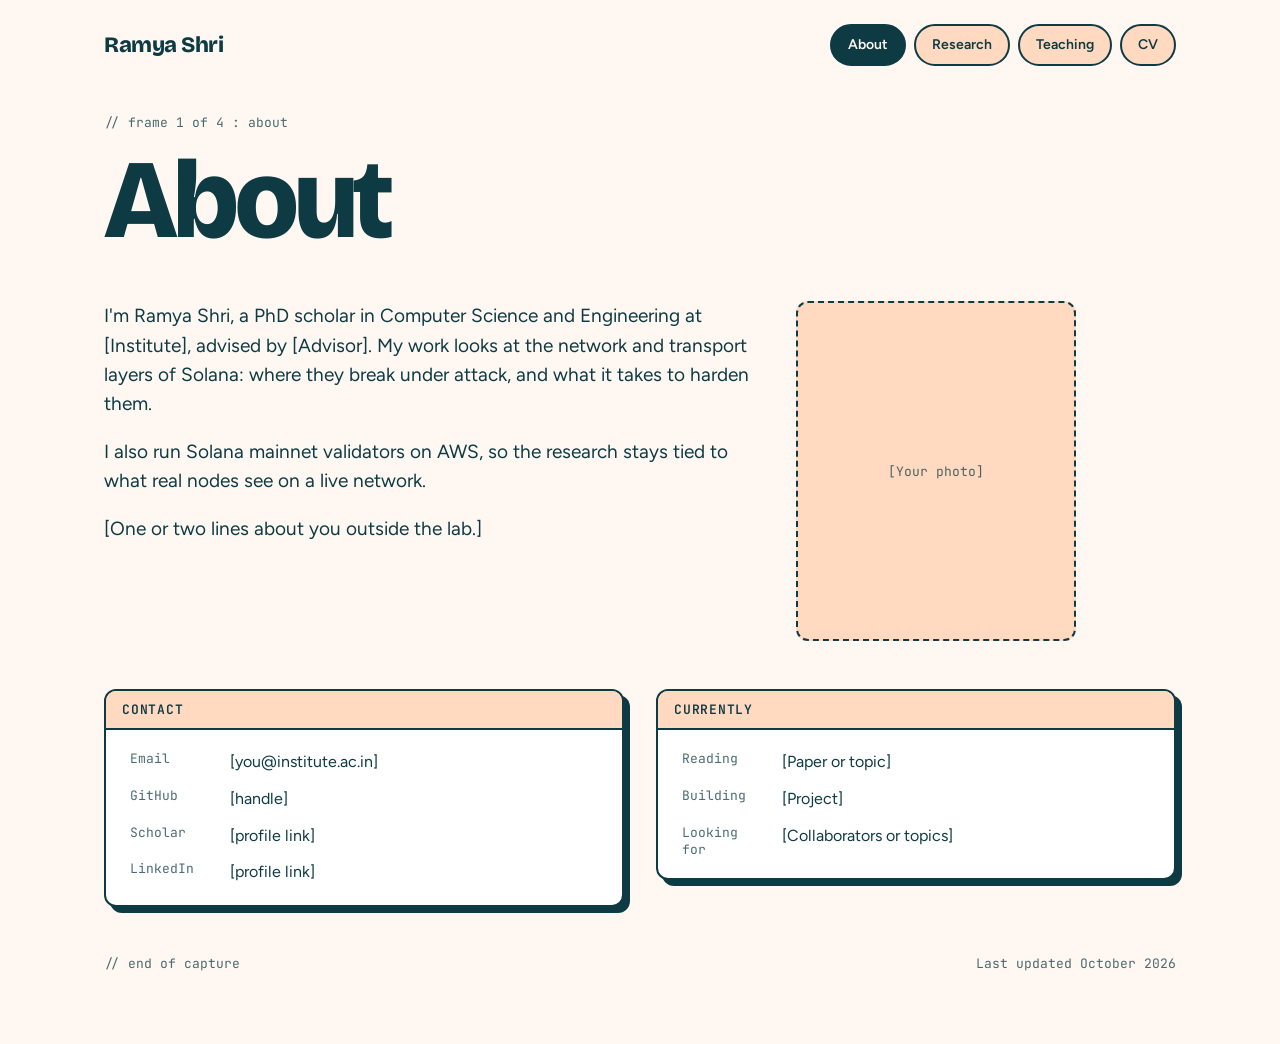
==== about.html @ 22700f76 "Initial site" ====
<!doctype html>
<html lang="en">
<head>
<meta charset="utf-8">
<meta name="viewport" content="width=device-width, initial-scale=1">
<title>About - Ramya Shri</title>
<link rel="stylesheet" href="https://fonts.googleapis.com/css2?family=Bricolage+Grotesque:opsz,wght@12..96,800&family=Figtree:wght@400;600&family=JetBrains+Mono:wght@400;600&display=swap">
<link rel="stylesheet" href="style.css">
</head>
<body>
<main class="wrap">
<header>
<a class="brand" href="index.html">Ramya Shri</a>
<nav aria-label="Sections"><a href="about.html" aria-current="page">About</a><a href="research.html">Research</a><a href="teaching.html">Teaching</a><a href="cv.html">CV</a></nav>
</header>

<section class="title">
<div class="kicker">// frame 1 of 4 : about</div>
<h1>About</h1>
</section>

<section class="two">
<div class="bio">
<p>I'm Ramya Shri, a PhD scholar in Computer Science and Engineering at [Institute], advised by [Advisor]. My work looks at the network and transport layers of Solana: where they break under attack, and what it takes to harden them.</p>
<p>I also run Solana mainnet validators on AWS, so the research stays tied to what real nodes see on a live network.</p>
<p>[One or two lines about you outside the lab.]</p>
</div>
<div class="photo" role="img" aria-label="Photo placeholder">[Your photo]</div>
</section>

<section class="two">
<div class="card">
<div class="card-h"><h2>Contact</h2></div>
<div class="card-b">
<div class="kv"><span>Email</span><span>[you@institute.ac.in]</span></div>
<div class="kv"><span>GitHub</span><span>[handle]</span></div>
<div class="kv"><span>Scholar</span><span>[profile link]</span></div>
<div class="kv"><span>LinkedIn</span><span>[profile link]</span></div>
</div>
</div>
<div class="card">
<div class="card-h"><h2>Currently</h2></div>
<div class="card-b">
<div class="kv"><span>Reading</span><span>[Paper or topic]</span></div>
<div class="kv"><span>Building</span><span>[Project]</span></div>
<div class="kv"><span>Looking for</span><span>[Collaborators or topics]</span></div>
</div>
</div>
</section>

<footer><span>// end of capture</span><span>Last updated October 2026</span></footer>
</main>
</body>
</html>
---- style.css ----
:root{--bg:#FFF8F2;--ink:#0E3B43;--peach:#FFD9C0;--accent:#E4572E;--card:#FFFFFF;--muted:rgba(14,59,67,.75);--line:rgba(14,59,67,.15);--mono:"JetBrains Mono",ui-monospace,monospace;--head:"Bricolage Grotesque",system-ui,sans-serif}
*{box-sizing:border-box}
body{margin:0;background:var(--bg);color:var(--ink);font:16px/1.55 "Figtree",system-ui,sans-serif}
a:focus-visible{outline:3px solid var(--accent);outline-offset:2px}
.wrap{max-width:1120px;margin:0 auto;padding:24px 24px 72px;display:flex;flex-direction:column;gap:48px}
header{display:flex;flex-wrap:wrap;align-items:center;justify-content:space-between;gap:16px}
.brand{font:800 22px var(--head);letter-spacing:-.02em;color:inherit;text-decoration:none}
nav{display:flex;flex-wrap:wrap;gap:8px}
nav a{padding:8px 16px;border:2px solid var(--ink);border-radius:999px;font-weight:600;font-size:14px;color:var(--ink);text-decoration:none;background:var(--peach)}
nav a:hover{filter:brightness(.96)}
nav a[aria-current=page]{background:var(--ink);color:var(--bg)}
.hero,.title{display:flex;flex-direction:column;gap:16px}
.kicker{font:13px var(--mono);color:var(--muted)}
h1{margin:0;font:800 clamp(52px,10vw,112px)/.95 var(--head);letter-spacing:-.035em}
h1.big{font-size:clamp(56px,12vw,136px)}
.lede{margin:0;max-width:680px;font-size:20px}
mark{background:var(--peach);color:var(--ink);padding:0 6px;border-radius:4px}
.btn{display:inline-block;padding:12px 22px;border:2px solid var(--ink);border-radius:8px;font-weight:600;text-decoration:none;background:var(--ink);color:var(--bg);transition:transform .12s,box-shadow .12s}
.btn:hover{transform:translate(-2px,-2px);box-shadow:6px 6px 0 var(--accent)}
.card{border:2px solid var(--ink);border-radius:12px;background:var(--card);box-shadow:6px 6px 0 var(--ink);overflow:hidden}
.card-h{padding:10px 16px;background:var(--peach);border-bottom:2px solid var(--ink)}
.card-h h2,.card-h span{margin:0;font:600 13px var(--mono);letter-spacing:.06em;text-transform:uppercase}
.card-b{padding:20px 24px;display:flex;flex-direction:column;gap:12px}
.card h3{margin:0;font:800 26px/1.1 var(--head);letter-spacing:-.02em}
.card p{margin:0}
.grid{display:grid;grid-template-columns:repeat(auto-fit,minmax(300px,1fr));gap:28px}
.row{display:flex;flex-wrap:wrap;gap:8px 24px;padding:18px 24px;border-bottom:1px solid var(--line)}
.row:last-child{border-bottom:0}
.when{width:130px;flex:none;font:13px var(--mono);color:var(--muted)}
.what{flex:1 1 320px;display:flex;flex-direction:column}
.what b{font-size:18px}
.tags{display:flex;flex-wrap:wrap;gap:8px}
.tag{padding:2px 8px;border:1.5px solid var(--accent);border-radius:4px;font:12px var(--mono)}
.link{font-weight:600;color:var(--ink);text-decoration:underline;text-decoration-color:var(--accent);text-decoration-thickness:2px;text-underline-offset:3px}
.kv{display:flex;gap:16px}.kv span:first-child{width:84px;flex:none;font:13px var(--mono);color:var(--muted)}
.two{display:flex;flex-wrap:wrap;gap:32px;align-items:flex-start}
.two>*{flex:1 1 360px}
.bio{display:flex;flex-direction:column;gap:18px;font-size:19px;max-width:660px}.bio p{margin:0}
.photo{flex:0 0 280px;height:340px;display:flex;align-items:center;justify-content:center;background:var(--peach);border:2px dashed var(--ink);border-radius:12px;font:13px var(--mono);color:var(--muted)}
.pkt-head,.pkt{display:grid;grid-template-columns:36px 96px 110px 1fr;column-gap:12px;padding:11px 16px;font:13px/1.45 var(--mono)}
.pkt-head{background:var(--peach);border-bottom:2px solid var(--ink);font-weight:600;text-transform:uppercase;letter-spacing:.06em;font-size:12px}
.pkt{color:var(--ink);text-decoration:none;border-bottom:1px solid var(--line);border-left:6px solid transparent}
.pkt:last-child{border-bottom:0}
.pkt:hover{background:var(--bg);border-left-color:var(--accent)}
footer{display:flex;flex-wrap:wrap;justify-content:space-between;gap:8px;font:13px var(--mono);color:var(--muted)}
button.pkt{width:100%;border-top:0;border-right:0;background:transparent;text-align:left;cursor:pointer}
.pkt[aria-pressed=true]{background:var(--peach);border-left-color:var(--accent)}
.panes{display:flex;flex-wrap:wrap;gap:2px;background:var(--ink);border-top:2px solid var(--ink)}
.pane{flex:1 1 420px;min-width:0;background:var(--card)}
.pane.hexp{flex-basis:320px}
.pane-h{padding:8px 16px;background:var(--bg);border-bottom:1px solid var(--line);font:600 12px var(--mono);letter-spacing:.06em;text-transform:uppercase;color:var(--muted)}
.tree{padding:8px 0 12px;min-height:230px;font:13px/1.5 var(--mono)}
.tree div{display:flex;gap:8px;padding:3px 16px}
.tree .c{width:12px;flex:none;color:var(--muted)}
.hex{padding:12px 16px;font:12.5px/1.75 var(--mono);overflow-x:auto}
.hex div{display:flex;gap:14px;white-space:nowrap}
.hex .o{width:34px;flex:none;color:var(--muted)}
.hex .b,.hex .a{display:flex}
.hex i{display:inline-block;font-style:normal;text-align:center;border-radius:3px}
.hex .b i{width:22px}.hex .a i{width:9px}
.hex i.hl{background:var(--peach)}
.status{display:flex;flex-wrap:wrap;justify-content:space-between;gap:8px;padding:8px 16px;background:var(--bg);border-top:2px solid var(--ink);font:12px var(--mono);color:var(--muted)}
@media(max-width:640px){.pkt-head,.pkt{grid-template-columns:30px 96px 1fr}.pkt-head span:nth-child(2),.pkt span:nth-child(2){display:none}}
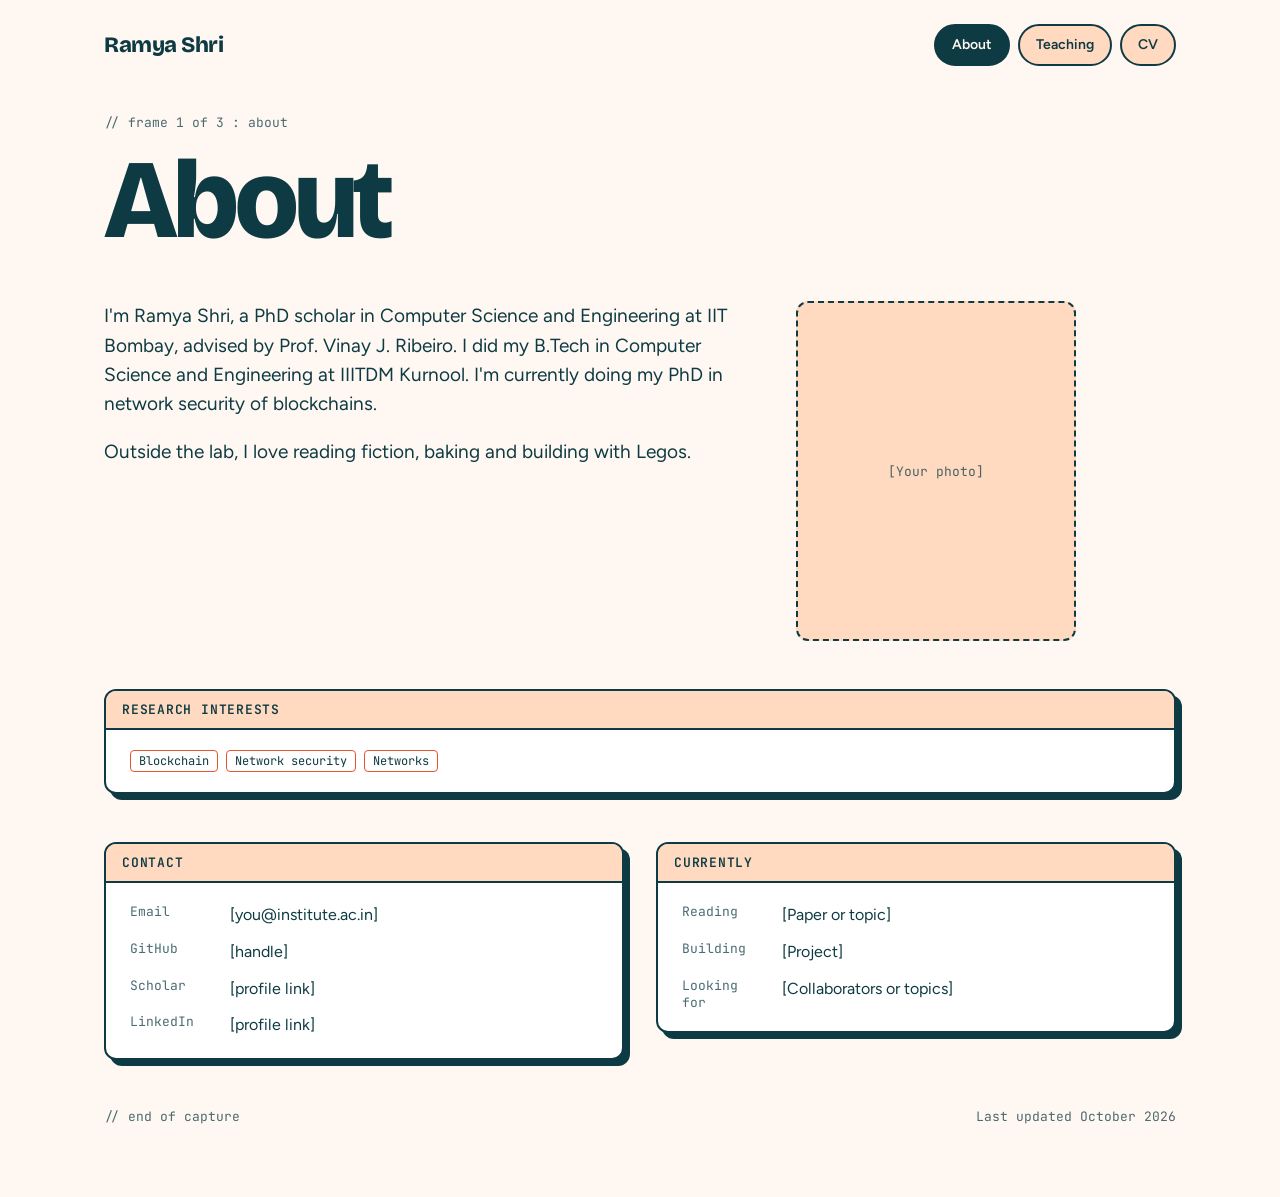
==== commit 4139bfd2: "Update site: about, teaching, CV and packet inspector" ====
--- a/about.html
+++ b/about.html
@@ -11,21 +11,25 @@
 <main class="wrap">
 <header>
 <a class="brand" href="index.html">Ramya Shri</a>
-<nav aria-label="Sections"><a href="about.html" aria-current="page">About</a><a href="research.html">Research</a><a href="teaching.html">Teaching</a><a href="cv.html">CV</a></nav>
+<nav aria-label="Sections"><a href="about.html" aria-current="page">About</a><a href="teaching.html">Teaching</a><a href="cv.html">CV</a></nav>
 </header>
 
 <section class="title">
-<div class="kicker">// frame 1 of 4 : about</div>
+<div class="kicker">// frame 1 of 3 : about</div>
 <h1>About</h1>
 </section>
 
 <section class="two">
 <div class="bio">
-<p>I'm Ramya Shri, a PhD scholar in Computer Science and Engineering at [Institute], advised by [Advisor]. My work looks at the network and transport layers of Solana: where they break under attack, and what it takes to harden them.</p>
-<p>I also run Solana mainnet validators on AWS, so the research stays tied to what real nodes see on a live network.</p>
-<p>[One or two lines about you outside the lab.]</p>
+<p>I'm Ramya Shri, a PhD scholar in Computer Science and Engineering at IIT Bombay, advised by Prof. Vinay J. Ribeiro. I did my B.Tech in Computer Science and Engineering at IIITDM Kurnool. I'm currently doing my PhD in network security of blockchains.</p>
+<p>Outside the lab, I love reading fiction, baking and building with Legos.</p>
 </div>
 <div class="photo" role="img" aria-label="Photo placeholder">[Your photo]</div>
+</section>
+
+<section class="card" aria-label="Research interests">
+<div class="card-h"><h2>Research interests</h2></div>
+<div class="card-b"><div class="tags"><span class="tag">Blockchain</span><span class="tag">Network security</span><span class="tag">Networks</span></div></div>
 </section>
 
 <section class="two">
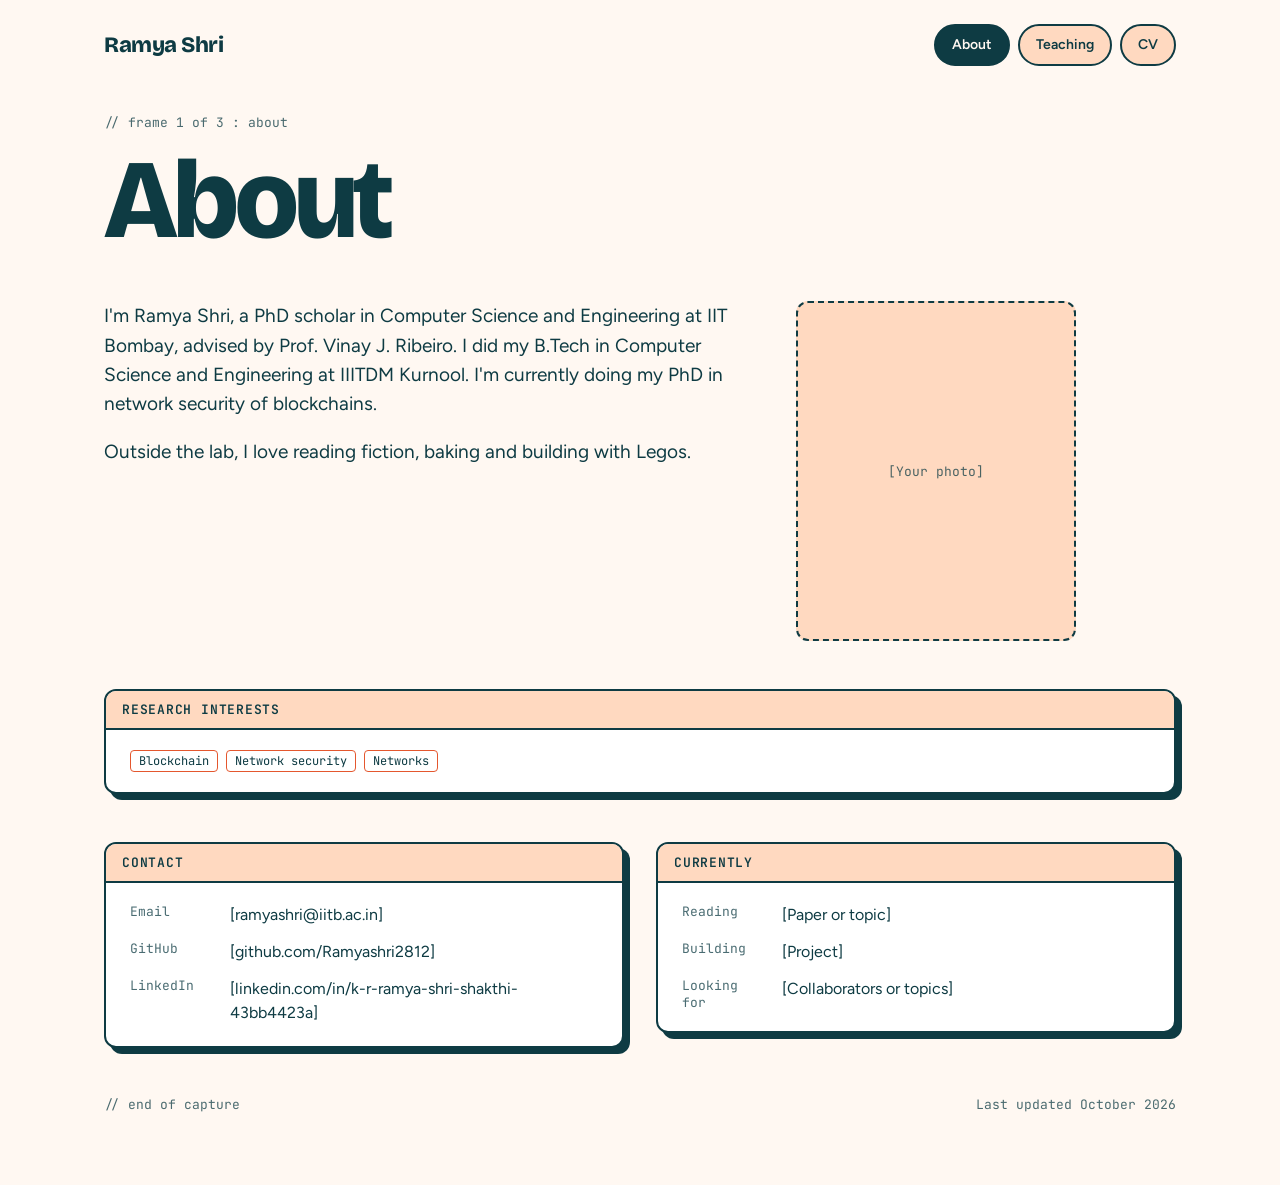
==== commit edc95b7a: "Update about.html" ====
--- a/about.html
+++ b/about.html
@@ -36,10 +36,9 @@
 <div class="card">
 <div class="card-h"><h2>Contact</h2></div>
 <div class="card-b">
-<div class="kv"><span>Email</span><span>[you@institute.ac.in]</span></div>
-<div class="kv"><span>GitHub</span><span>[handle]</span></div>
-<div class="kv"><span>Scholar</span><span>[profile link]</span></div>
-<div class="kv"><span>LinkedIn</span><span>[profile link]</span></div>
+<div class="kv"><span>Email</span><span>[ramyashri@iitb.ac.in]</span></div>
+<div class="kv"><span>GitHub</span><span>[github.com/Ramyashri2812]</span></div>
+<div class="kv"><span>LinkedIn</span><span>[linkedin.com/in/k-r-ramya-shri-shakthi-43bb4423a]</span></div>
 </div>
 </div>
 <div class="card">
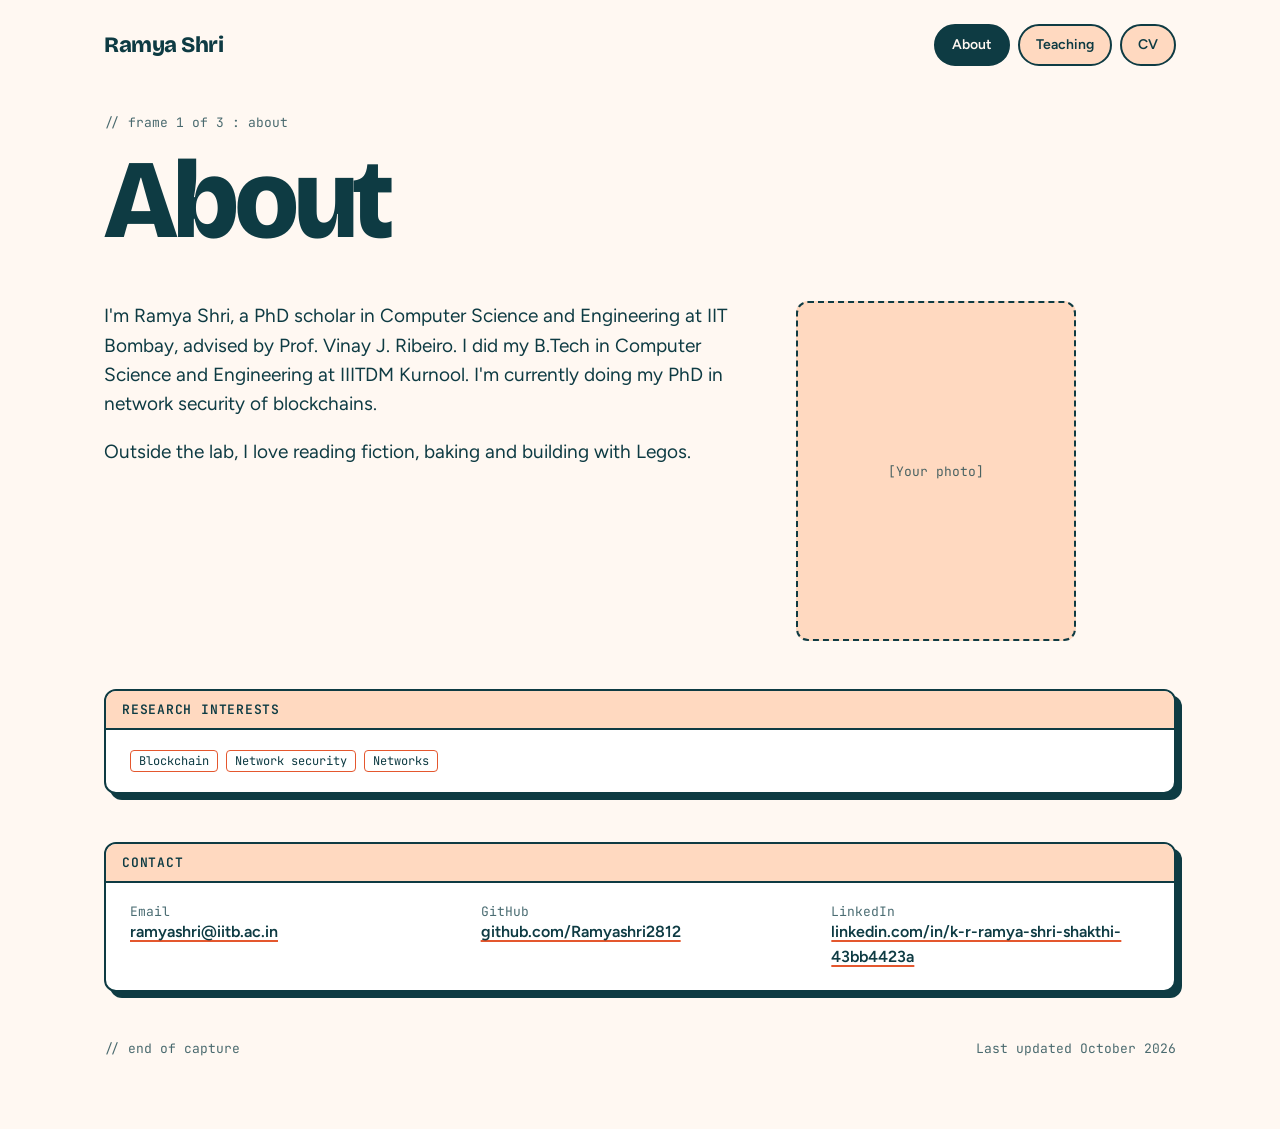
==== commit 7aca3436: "Update about.html" ====
--- a/about.html
+++ b/about.html
@@ -32,22 +32,12 @@
 <div class="card-b"><div class="tags"><span class="tag">Blockchain</span><span class="tag">Network security</span><span class="tag">Networks</span></div></div>
 </section>
 
-<section class="two">
-<div class="card">
+<section class="card" aria-label="Contact">
 <div class="card-h"><h2>Contact</h2></div>
-<div class="card-b">
-<div class="kv"><span>Email</span><span>[ramyashri@iitb.ac.in]</span></div>
-<div class="kv"><span>GitHub</span><span>[github.com/Ramyashri2812]</span></div>
-<div class="kv"><span>LinkedIn</span><span>[linkedin.com/in/k-r-ramya-shri-shakthi-43bb4423a]</span></div>
-</div>
-</div>
-<div class="card">
-<div class="card-h"><h2>Currently</h2></div>
-<div class="card-b">
-<div class="kv"><span>Reading</span><span>[Paper or topic]</span></div>
-<div class="kv"><span>Building</span><span>[Project]</span></div>
-<div class="kv"><span>Looking for</span><span>[Collaborators or topics]</span></div>
-</div>
+<div class="card-b" style="display:grid;grid-template-columns:repeat(auto-fit,minmax(260px,1fr));gap:20px 32px">
+<div><div class="kicker">Email</div><a class="link" href="mailto:ramyashri@iitb.ac.in">ramyashri@iitb.ac.in</a></div>
+<div><div class="kicker">GitHub</div><a class="link" href="https://github.com/Ramyashri2812">github.com/Ramyashri2812</a></div>
+<div><div class="kicker">LinkedIn</div><a class="link" style="overflow-wrap:anywhere" href="https://www.linkedin.com/in/k-r-ramya-shri-shakthi-43bb4423a">linkedin.com/in/k-r-ramya-shri-shakthi-43bb4423a</a></div>
 </div>
 </section>
 
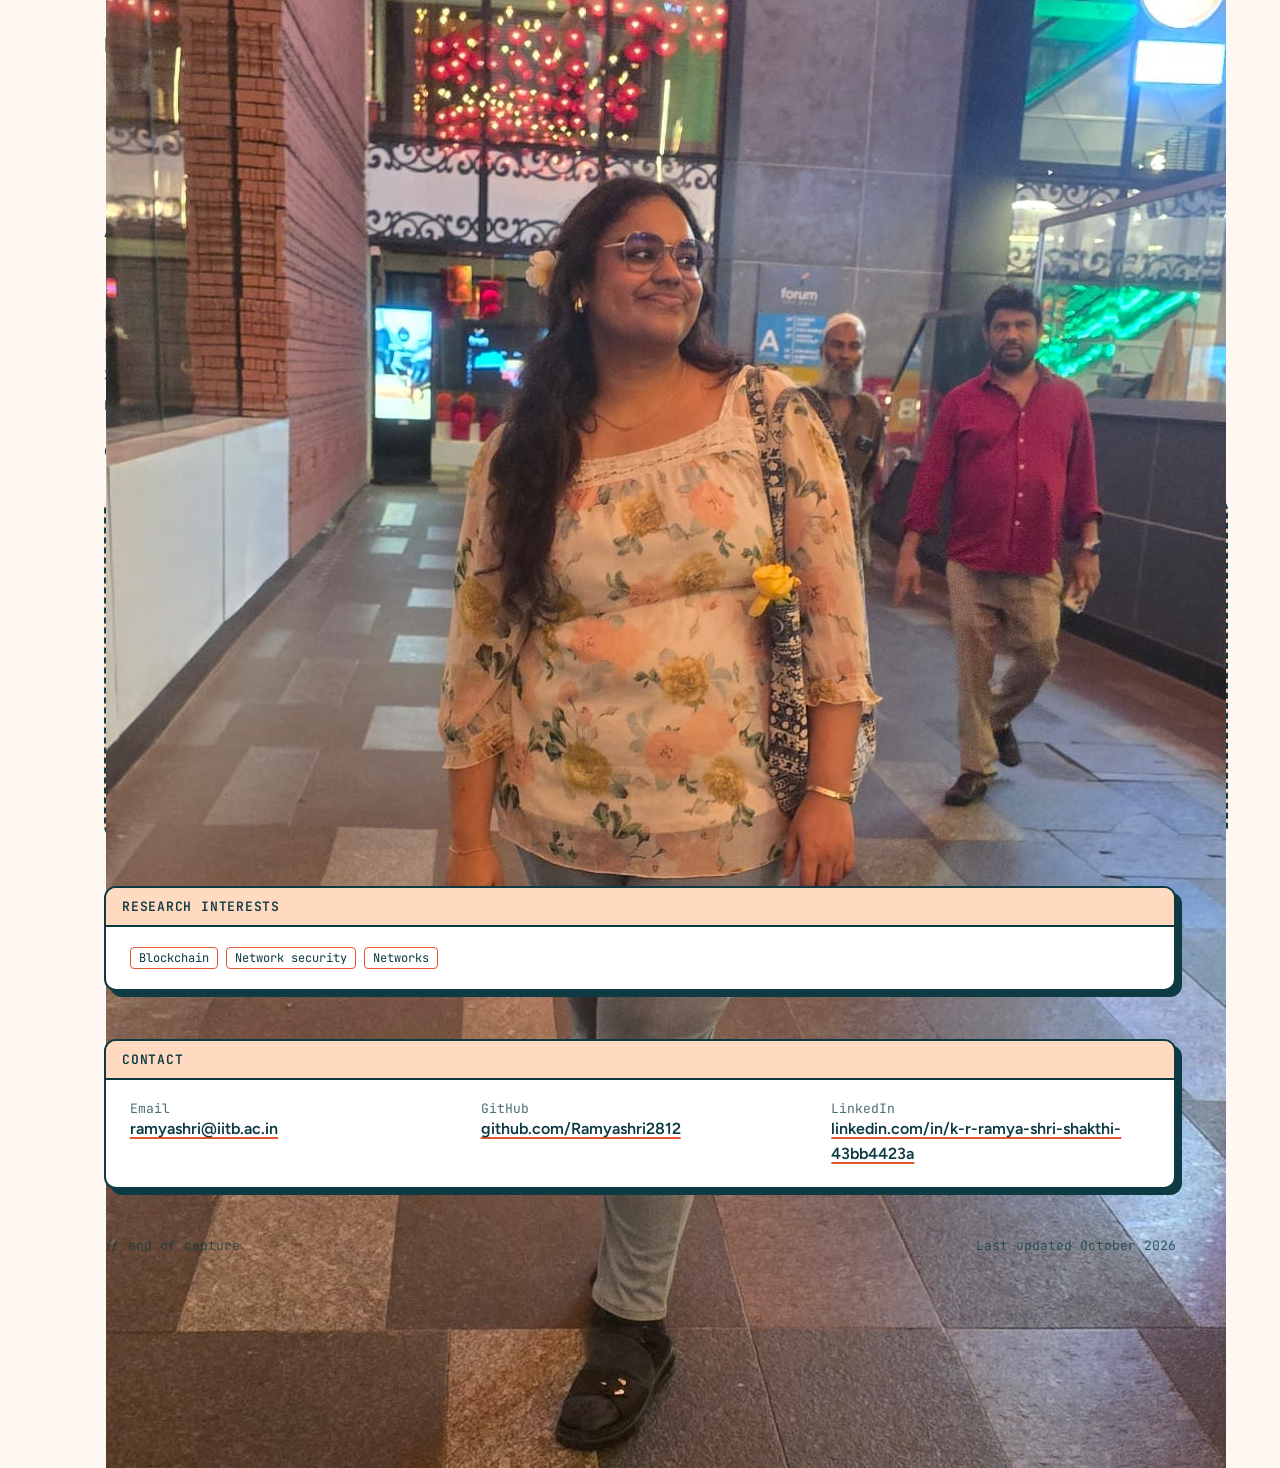
==== commit 46e9d427: "Update about.html" ====
--- a/about.html
+++ b/about.html
@@ -24,7 +24,9 @@
 <p>I'm Ramya Shri, a PhD scholar in Computer Science and Engineering at IIT Bombay, advised by Prof. Vinay J. Ribeiro. I did my B.Tech in Computer Science and Engineering at IIITDM Kurnool. I'm currently doing my PhD in network security of blockchains.</p>
 <p>Outside the lab, I love reading fiction, baking and building with Legos.</p>
 </div>
-<div class="photo" role="img" aria-label="Photo placeholder">[Your photo]</div>
+<div class="photo">
+    <img src="image/photo.jpeg" alt="Ramya Shri">
+  </div>
 </section>
 
 <section class="card" aria-label="Research interests">
@@ -41,6 +43,10 @@
 </div>
 </section>
 
+
+
+
+  
 <footer><span>// end of capture</span><span>Last updated October 2026</span></footer>
 </main>
 </body>
